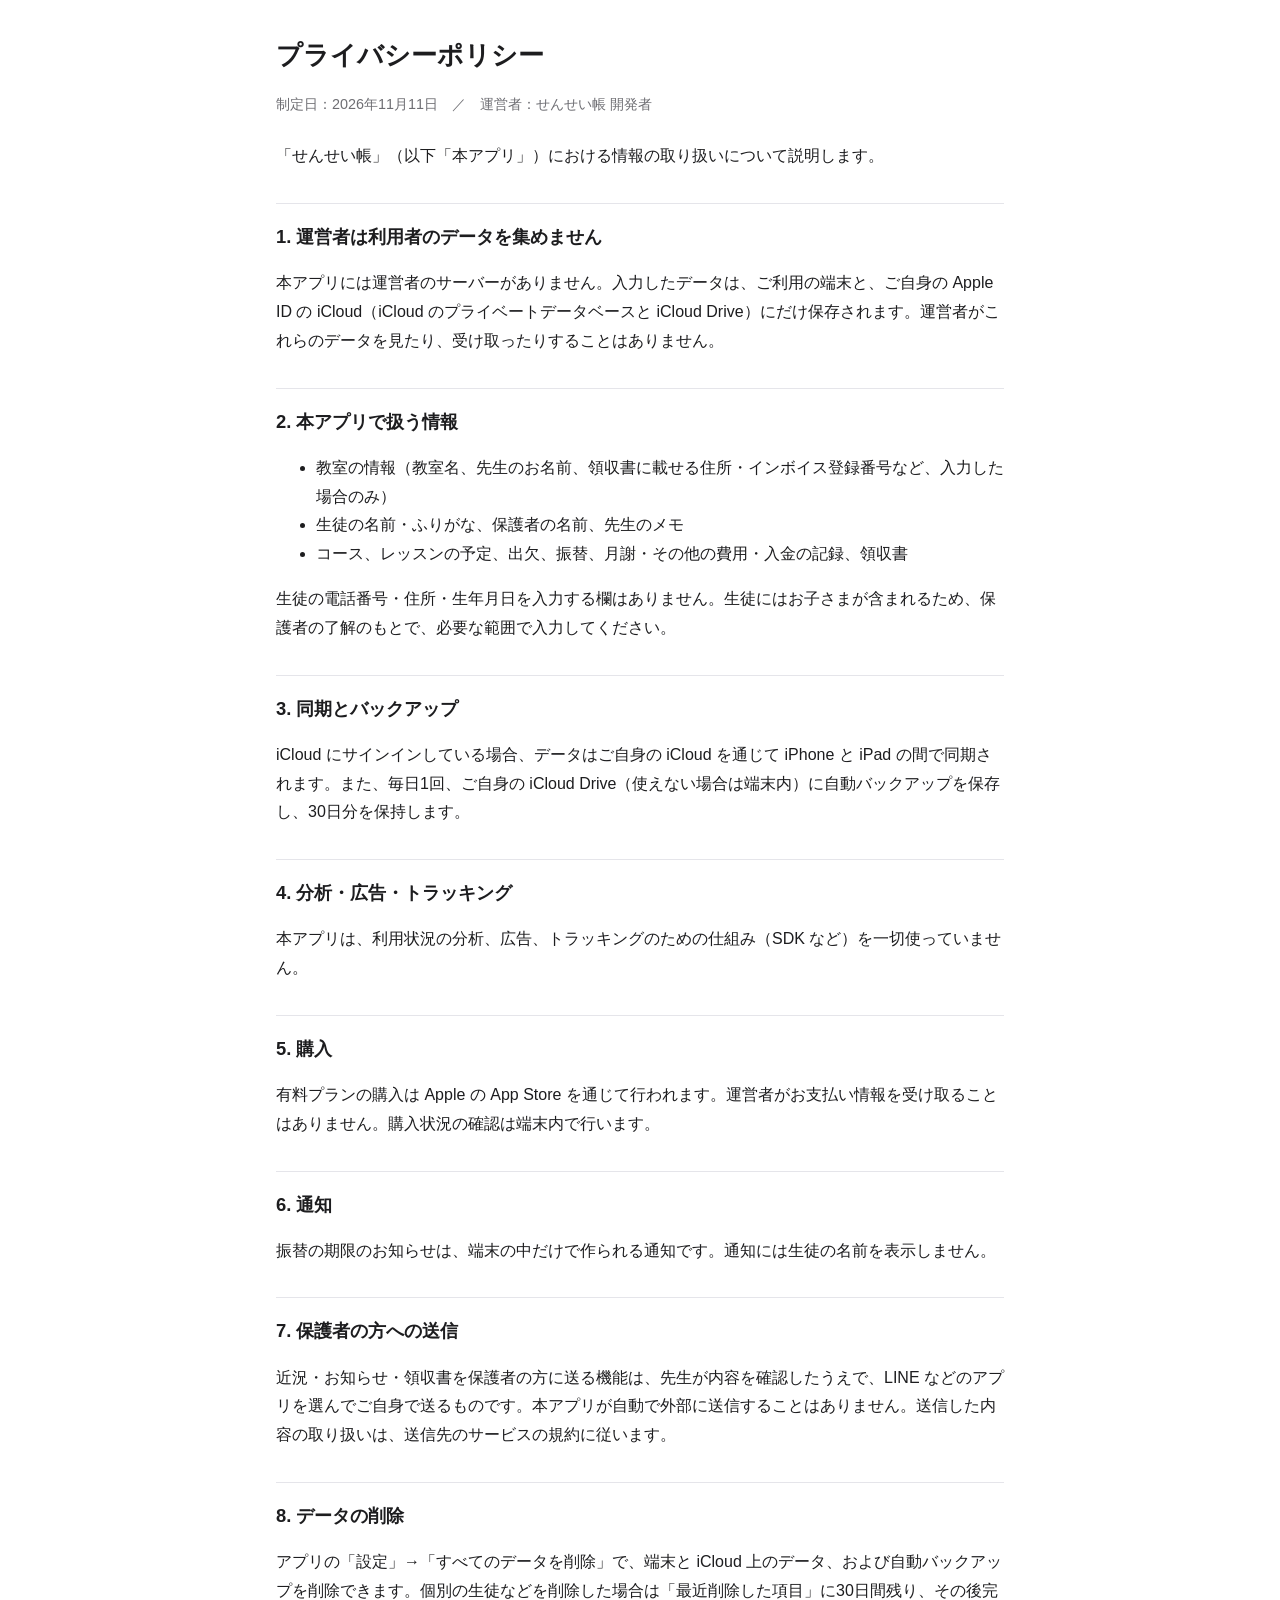
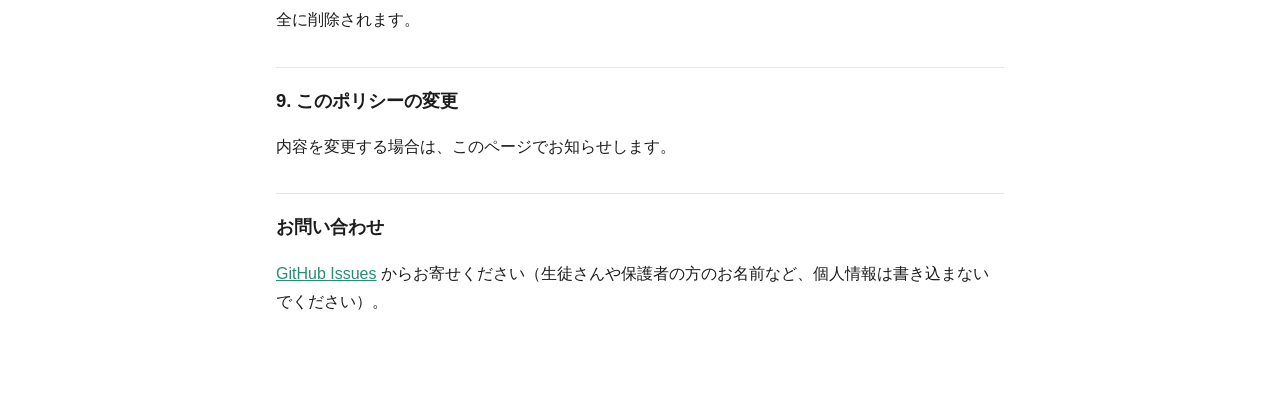
==== privacy/index.html @ e6887638 "Add support, terms of use and privacy policy pages Co-Authored-By: Claude Opus 5.5 <noreply@anthropi" ====
<!doctype html>
<html lang="ja">
<head>
<meta charset="utf-8">
<meta name="viewport" content="width=device-width, initial-scale=1">
<title>プライバシーポリシー｜せんせい帳</title>
<link rel="stylesheet" href="../style.css">
</head>
<body>
<main>
<h1>プライバシーポリシー</h1>
<p class="meta">制定日：2026年11月11日　／　運営者：せんせい帳 開発者</p>
<p>「せんせい帳」（以下「本アプリ」）における情報の取り扱いについて説明します。</p>

<h2>1. 運営者は利用者のデータを集めません</h2>
<p>本アプリには運営者のサーバーがありません。入力したデータは、ご利用の端末と、ご自身の Apple ID の iCloud（iCloud のプライベートデータベースと iCloud Drive）にだけ保存されます。運営者がこれらのデータを見たり、受け取ったりすることはありません。</p>

<h2>2. 本アプリで扱う情報</h2>
<ul>
<li>教室の情報（教室名、先生のお名前、領収書に載せる住所・インボイス登録番号など、入力した場合のみ）</li>
<li>生徒の名前・ふりがな、保護者の名前、先生のメモ</li>
<li>コース、レッスンの予定、出欠、振替、月謝・その他の費用・入金の記録、領収書</li>
</ul>
<p>生徒の電話番号・住所・生年月日を入力する欄はありません。生徒にはお子さまが含まれるため、保護者の了解のもとで、必要な範囲で入力してください。</p>

<h2>3. 同期とバックアップ</h2>
<p>iCloud にサインインしている場合、データはご自身の iCloud を通じて iPhone と iPad の間で同期されます。また、毎日1回、ご自身の iCloud Drive（使えない場合は端末内）に自動バックアップを保存し、30日分を保持します。</p>

<h2>4. 分析・広告・トラッキング</h2>
<p>本アプリは、利用状況の分析、広告、トラッキングのための仕組み（SDK など）を一切使っていません。</p>

<h2>5. 購入</h2>
<p>有料プランの購入は Apple の App Store を通じて行われます。運営者がお支払い情報を受け取ることはありません。購入状況の確認は端末内で行います。</p>

<h2>6. 通知</h2>
<p>振替の期限のお知らせは、端末の中だけで作られる通知です。通知には生徒の名前を表示しません。</p>

<h2>7. 保護者の方への送信</h2>
<p>近況・お知らせ・領収書を保護者の方に送る機能は、先生が内容を確認したうえで、LINE などのアプリを選んでご自身で送るものです。本アプリが自動で外部に送信することはありません。送信した内容の取り扱いは、送信先のサービスの規約に従います。</p>

<h2>8. データの削除</h2>
<p>アプリの「設定」→「すべてのデータを削除」で、端末と iCloud 上のデータ、および自動バックアップを削除できます。個別の生徒などを削除した場合は「最近削除した項目」に30日間残り、その後完全に削除されます。</p>

<h2>9. このポリシーの変更</h2>
<p>内容を変更する場合は、このページでお知らせします。</p>

<h2>お問い合わせ</h2>
<p><a href="https://github.com/komoetsukuyomi921-cloud/senseicho-support/issues">GitHub Issues</a> からお寄せください（生徒さんや保護者の方のお名前など、個人情報は書き込まないでください）。</p>
</main>
</body>
</html>
---- style.css ----
:root { --bg: #ffffff; --text: #1d1d1f; --muted: #6e6e73; --accent: #2a8c73; --rule: #e5e5ea; }
@media (prefers-color-scheme: dark) { :root { --bg: #111113; --text: #f2f2f7; --muted: #a1a1a6; --accent: #5cc8a8; --rule: #2c2c2e; } }
* { box-sizing: border-box; }
body { margin: 0; background: var(--bg); color: var(--text); font-family: -apple-system, "Hiragino Sans", "Noto Sans JP", sans-serif; line-height: 1.8; }
main { max-width: 760px; margin: 0 auto; padding: 32px 16px 64px; }
h1 { font-size: 1.6rem; margin: 0 0 4px; }
h2 { font-size: 1.15rem; margin: 32px 0 8px; padding-top: 16px; border-top: 1px solid var(--rule); }
p, li { font-size: 1rem; }
.meta { color: var(--muted); font-size: 0.9rem; margin-bottom: 24px; }
a { color: var(--accent); }
nav a { margin-right: 16px; }
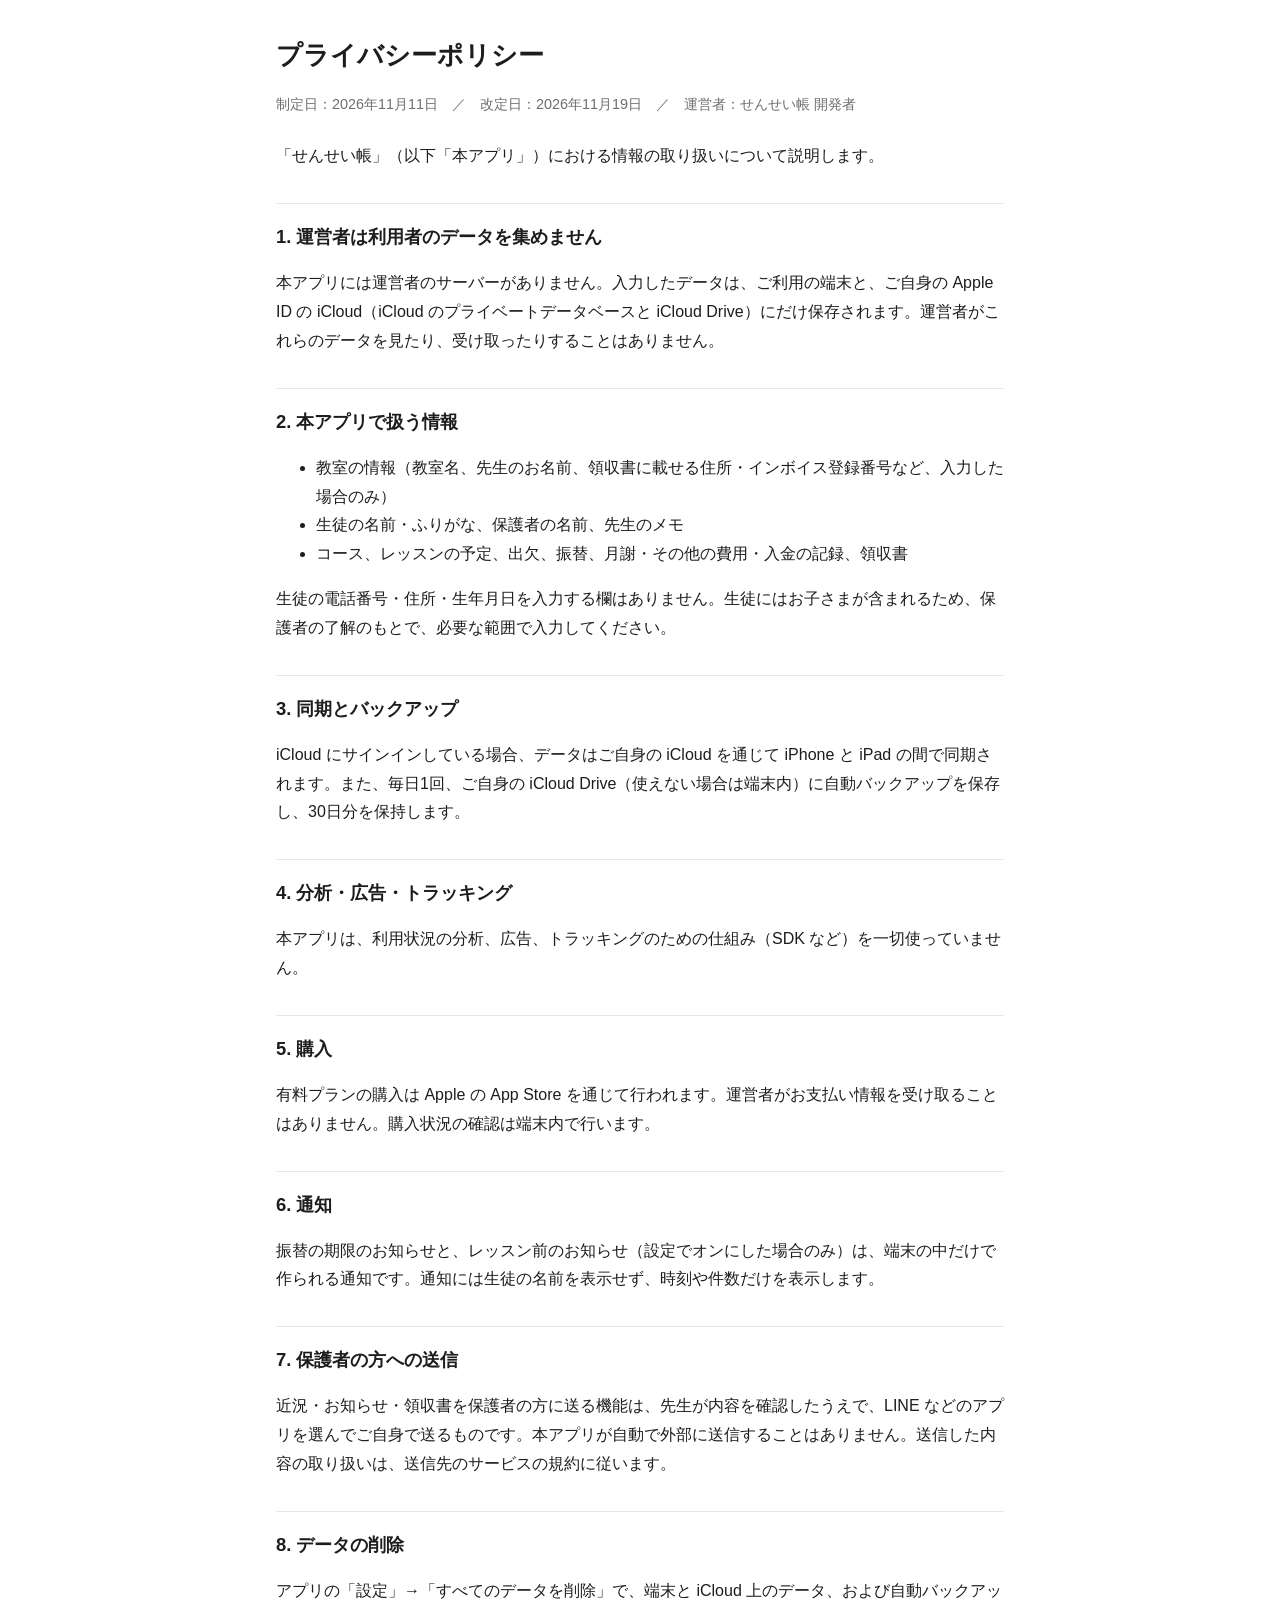
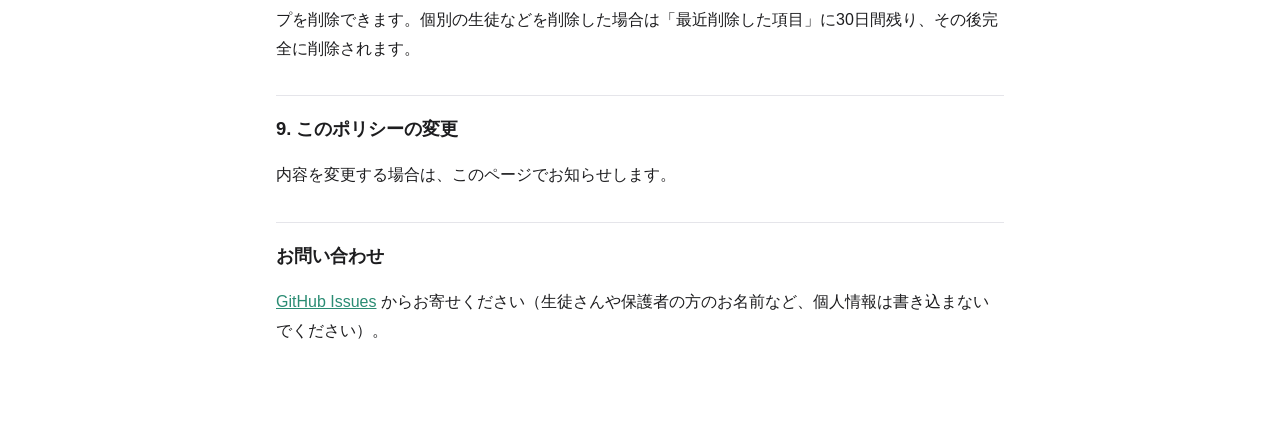
==== commit 6360f0a8: "Mention lesson reminder notifications in the privacy policy Co-Authored-By: Claude Opus 5.5 <noreply" ====
--- a/privacy/index.html
+++ b/privacy/index.html
@@ -9,7 +9,7 @@
 <body>
 <main>
 <h1>プライバシーポリシー</h1>
-<p class="meta">制定日：2026年11月11日　／　運営者：せんせい帳 開発者</p>
+<p class="meta">制定日：2026年11月11日　／　改定日：2026年11月19日　／　運営者：せんせい帳 開発者</p>
 <p>「せんせい帳」（以下「本アプリ」）における情報の取り扱いについて説明します。</p>
 
 <h2>1. 運営者は利用者のデータを集めません</h2>
@@ -33,7 +33,7 @@
 <p>有料プランの購入は Apple の App Store を通じて行われます。運営者がお支払い情報を受け取ることはありません。購入状況の確認は端末内で行います。</p>
 
 <h2>6. 通知</h2>
-<p>振替の期限のお知らせは、端末の中だけで作られる通知です。通知には生徒の名前を表示しません。</p>
+<p>振替の期限のお知らせと、レッスン前のお知らせ（設定でオンにした場合のみ）は、端末の中だけで作られる通知です。通知には生徒の名前を表示せず、時刻や件数だけを表示します。</p>
 
 <h2>7. 保護者の方への送信</h2>
 <p>近況・お知らせ・領収書を保護者の方に送る機能は、先生が内容を確認したうえで、LINE などのアプリを選んでご自身で送るものです。本アプリが自動で外部に送信することはありません。送信した内容の取り扱いは、送信先のサービスの規約に従います。</p>
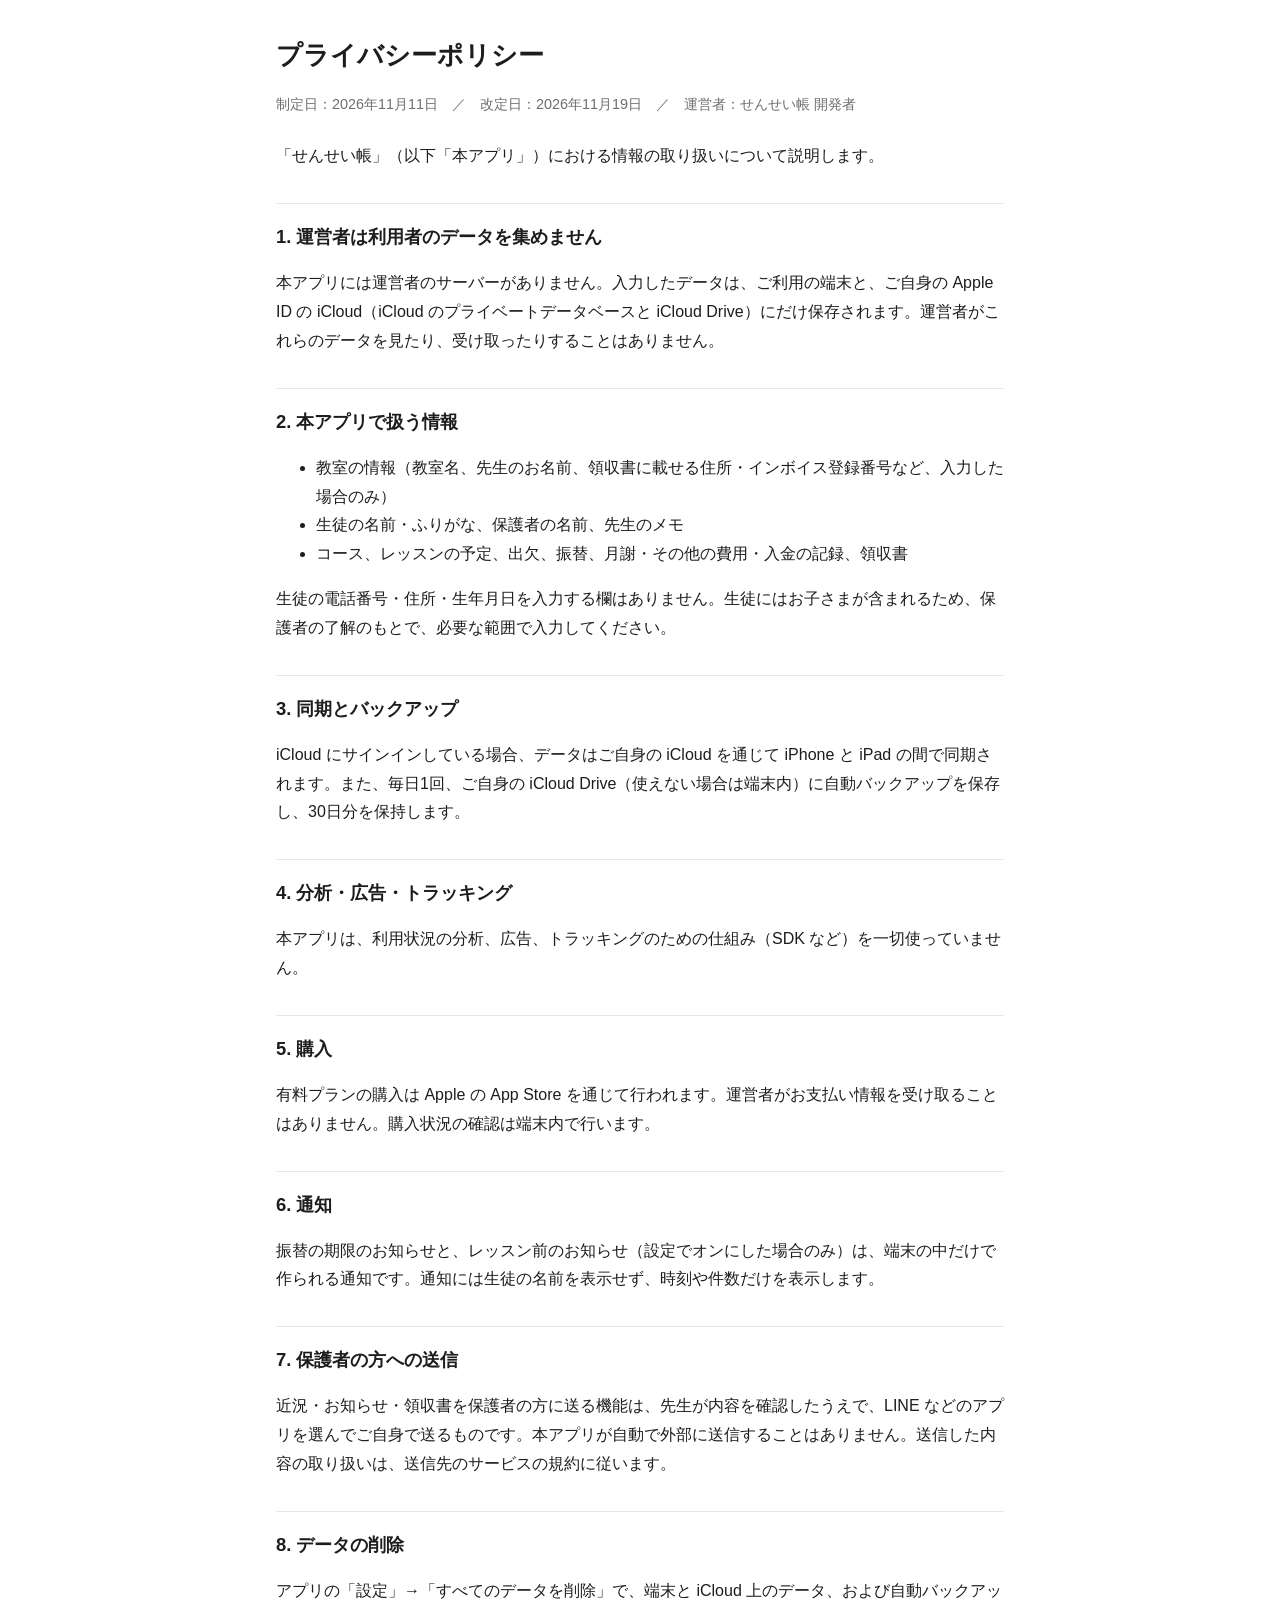
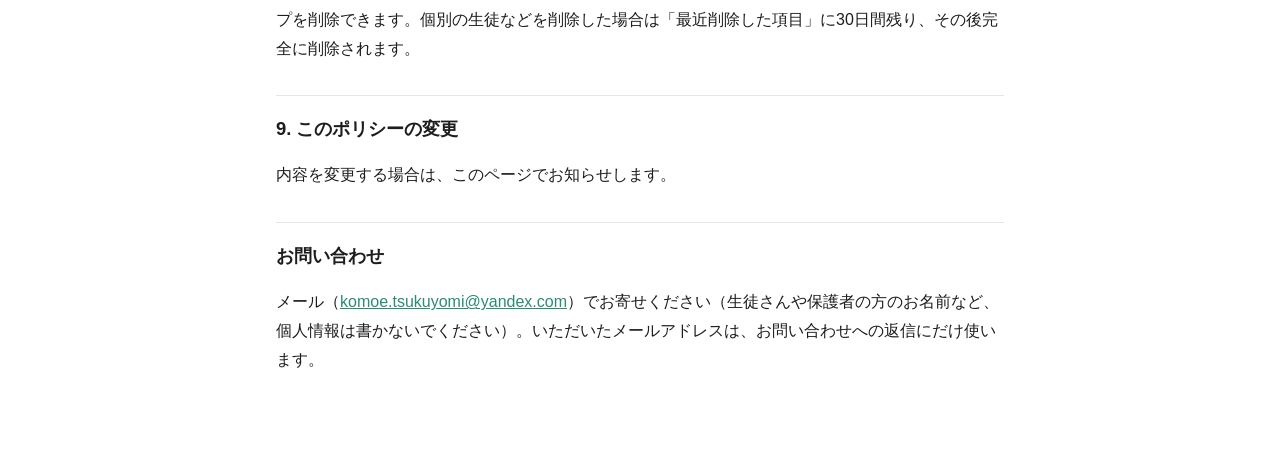
==== commit 811b5106: "Use email for contact instead of GitHub Issues Co-Authored-By: Claude Opus 5.5 <noreply@anthropic.co" ====
--- a/privacy/index.html
+++ b/privacy/index.html
@@ -45,7 +45,7 @@
 <p>内容を変更する場合は、このページでお知らせします。</p>
 
 <h2>お問い合わせ</h2>
-<p><a href="https://github.com/komoetsukuyomi921-cloud/senseicho-support/issues">GitHub Issues</a> からお寄せください（生徒さんや保護者の方のお名前など、個人情報は書き込まないでください）。</p>
+<p>メール（<a href="mailto:komoe.tsukuyomi@yandex.com?subject=%E3%81%9B%E3%82%93%E3%81%9B%E3%81%84%E5%B8%B3%E3%81%AB%E3%81%A4%E3%81%84%E3%81%A6">komoe.tsukuyomi@yandex.com</a>）でお寄せください（生徒さんや保護者の方のお名前など、個人情報は書かないでください）。いただいたメールアドレスは、お問い合わせへの返信にだけ使います。</p>
 </main>
 </body>
 </html>
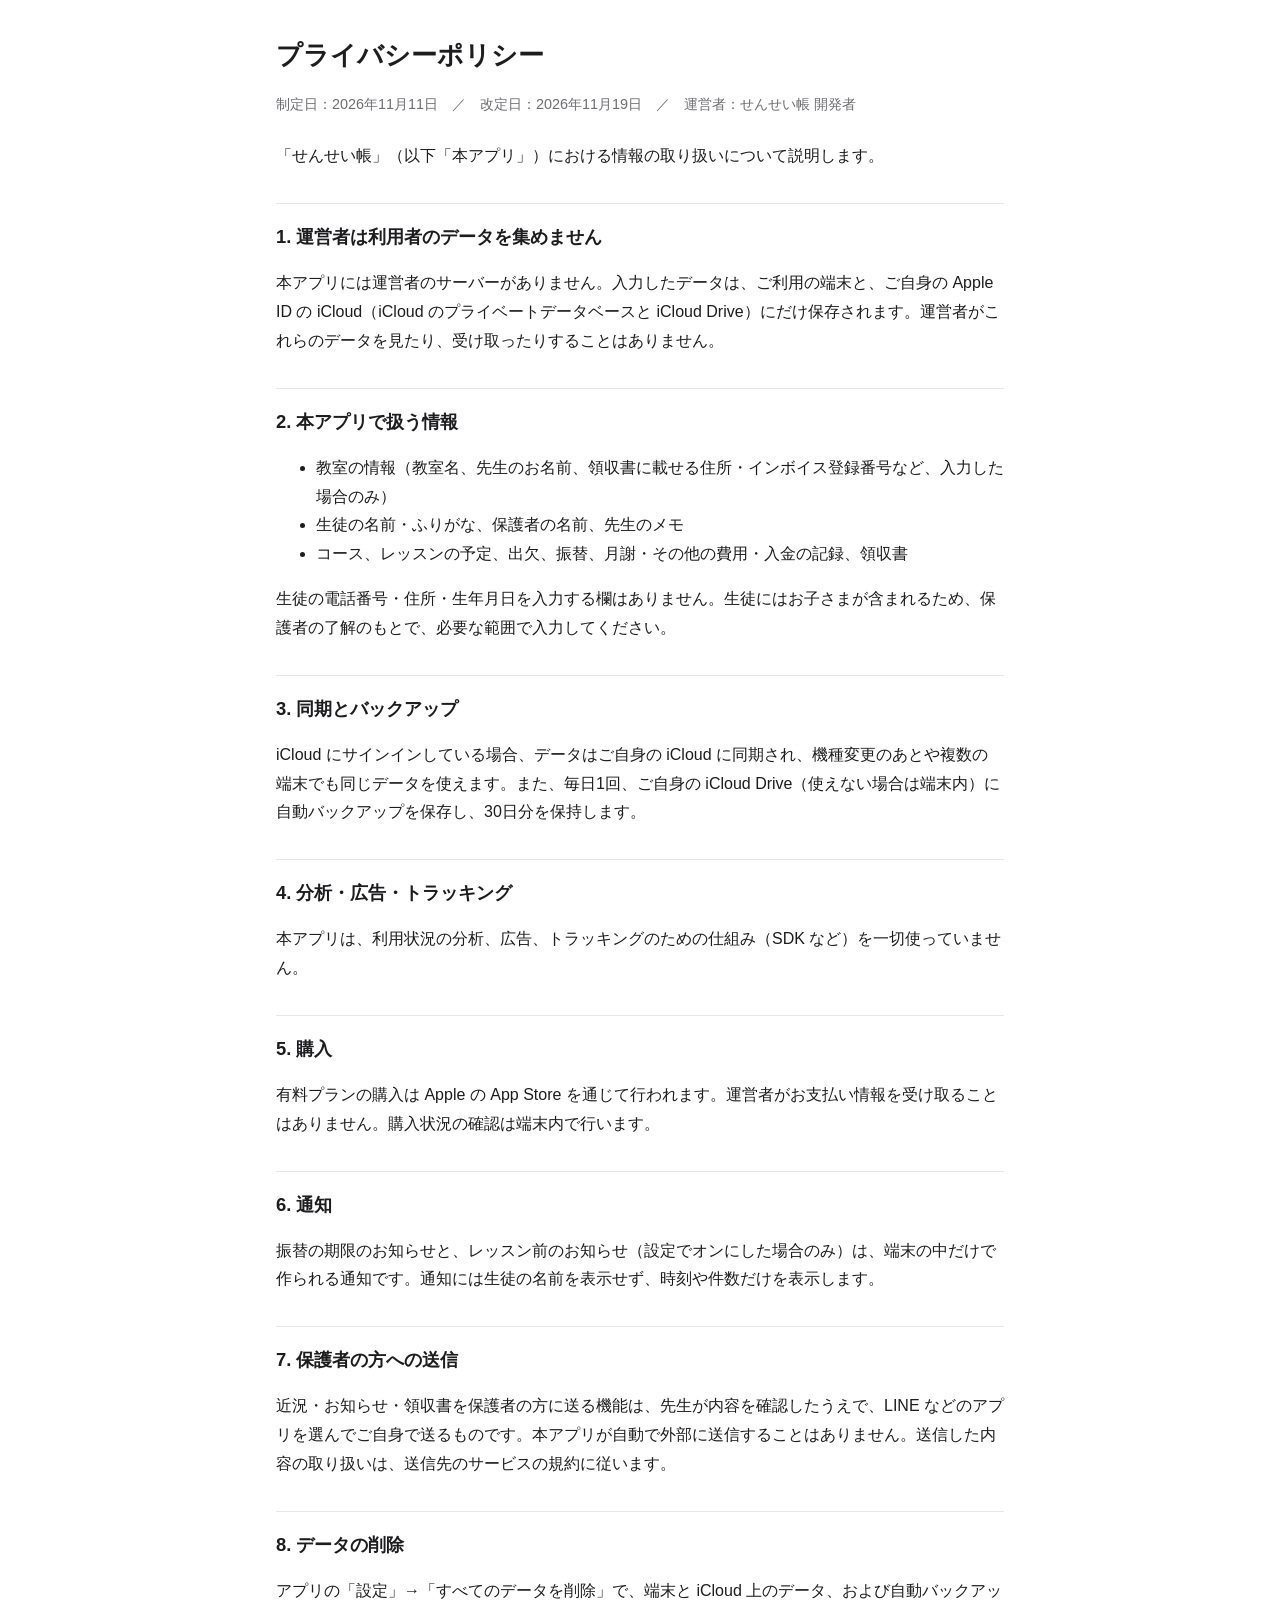
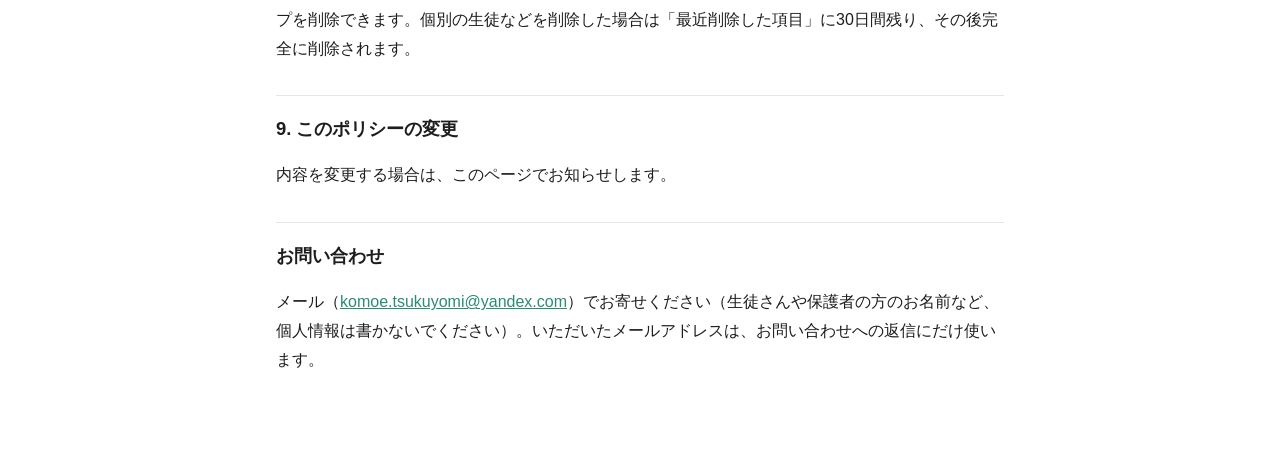
==== commit 0802c780: "Update terms for the lifetime and monthly plans; iPhone only; any kind of classroom Co-Authored-By: " ====
--- a/privacy/index.html
+++ b/privacy/index.html
@@ -24,7 +24,7 @@
 <p>生徒の電話番号・住所・生年月日を入力する欄はありません。生徒にはお子さまが含まれるため、保護者の了解のもとで、必要な範囲で入力してください。</p>
 
 <h2>3. 同期とバックアップ</h2>
-<p>iCloud にサインインしている場合、データはご自身の iCloud を通じて iPhone と iPad の間で同期されます。また、毎日1回、ご自身の iCloud Drive（使えない場合は端末内）に自動バックアップを保存し、30日分を保持します。</p>
+<p>iCloud にサインインしている場合、データはご自身の iCloud に同期され、機種変更のあとや複数の端末でも同じデータを使えます。また、毎日1回、ご自身の iCloud Drive（使えない場合は端末内）に自動バックアップを保存し、30日分を保持します。</p>
 
 <h2>4. 分析・広告・トラッキング</h2>
 <p>本アプリは、利用状況の分析、広告、トラッキングのための仕組み（SDK など）を一切使っていません。</p>
